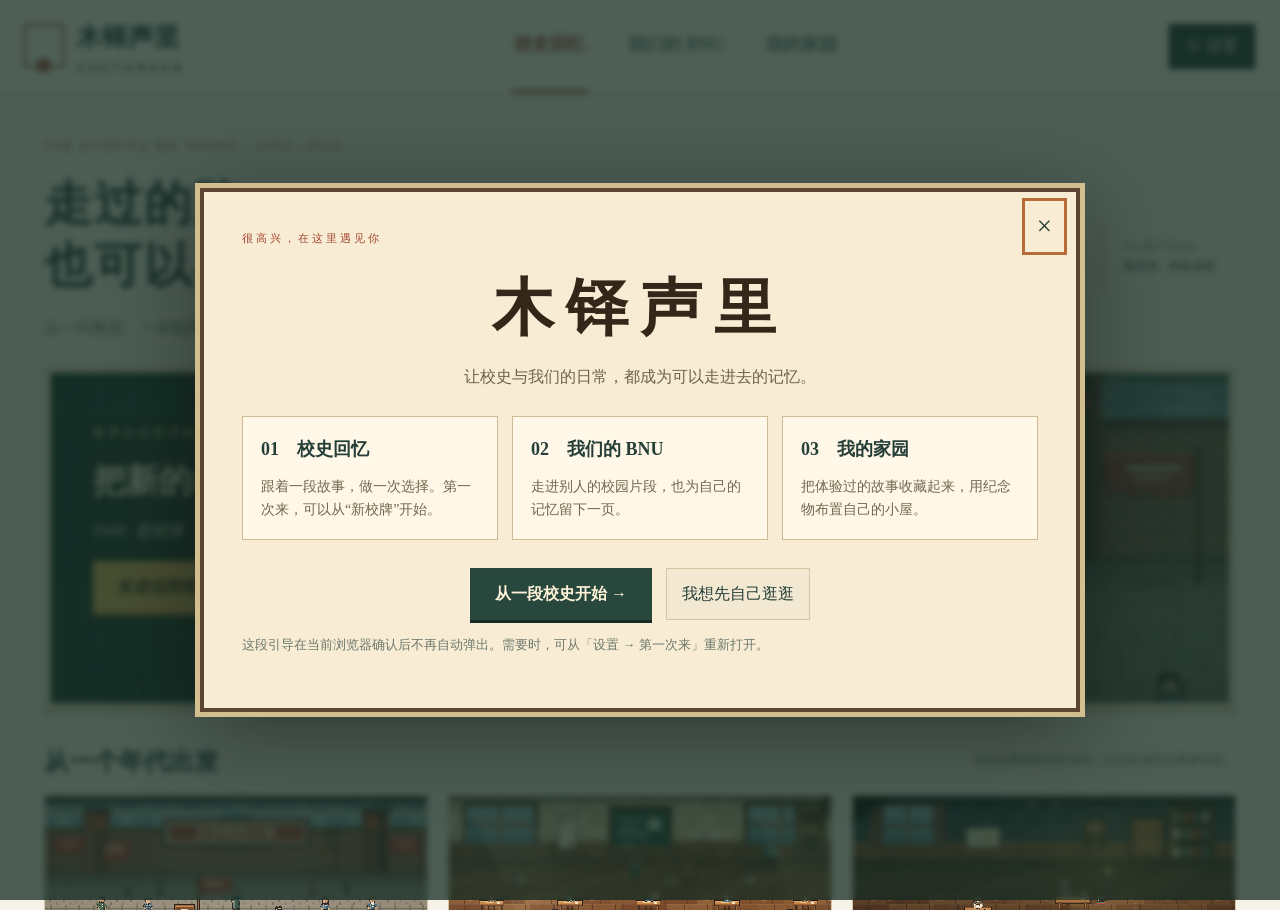
==== site/index.html @ 44f3083d "Publish isolated V2 gray preview" ====
<!doctype html><html lang="zh-CN"><head><meta charset="utf-8"><meta name="robots" content="noindex,nofollow"><meta http-equiv="refresh" content="0;url=demo-v2/"><title>木铎声里 V2 灰度测试</title></head><body><a href="demo-v2/">进入木铎声里 V2 灰度测试</a></body></html>
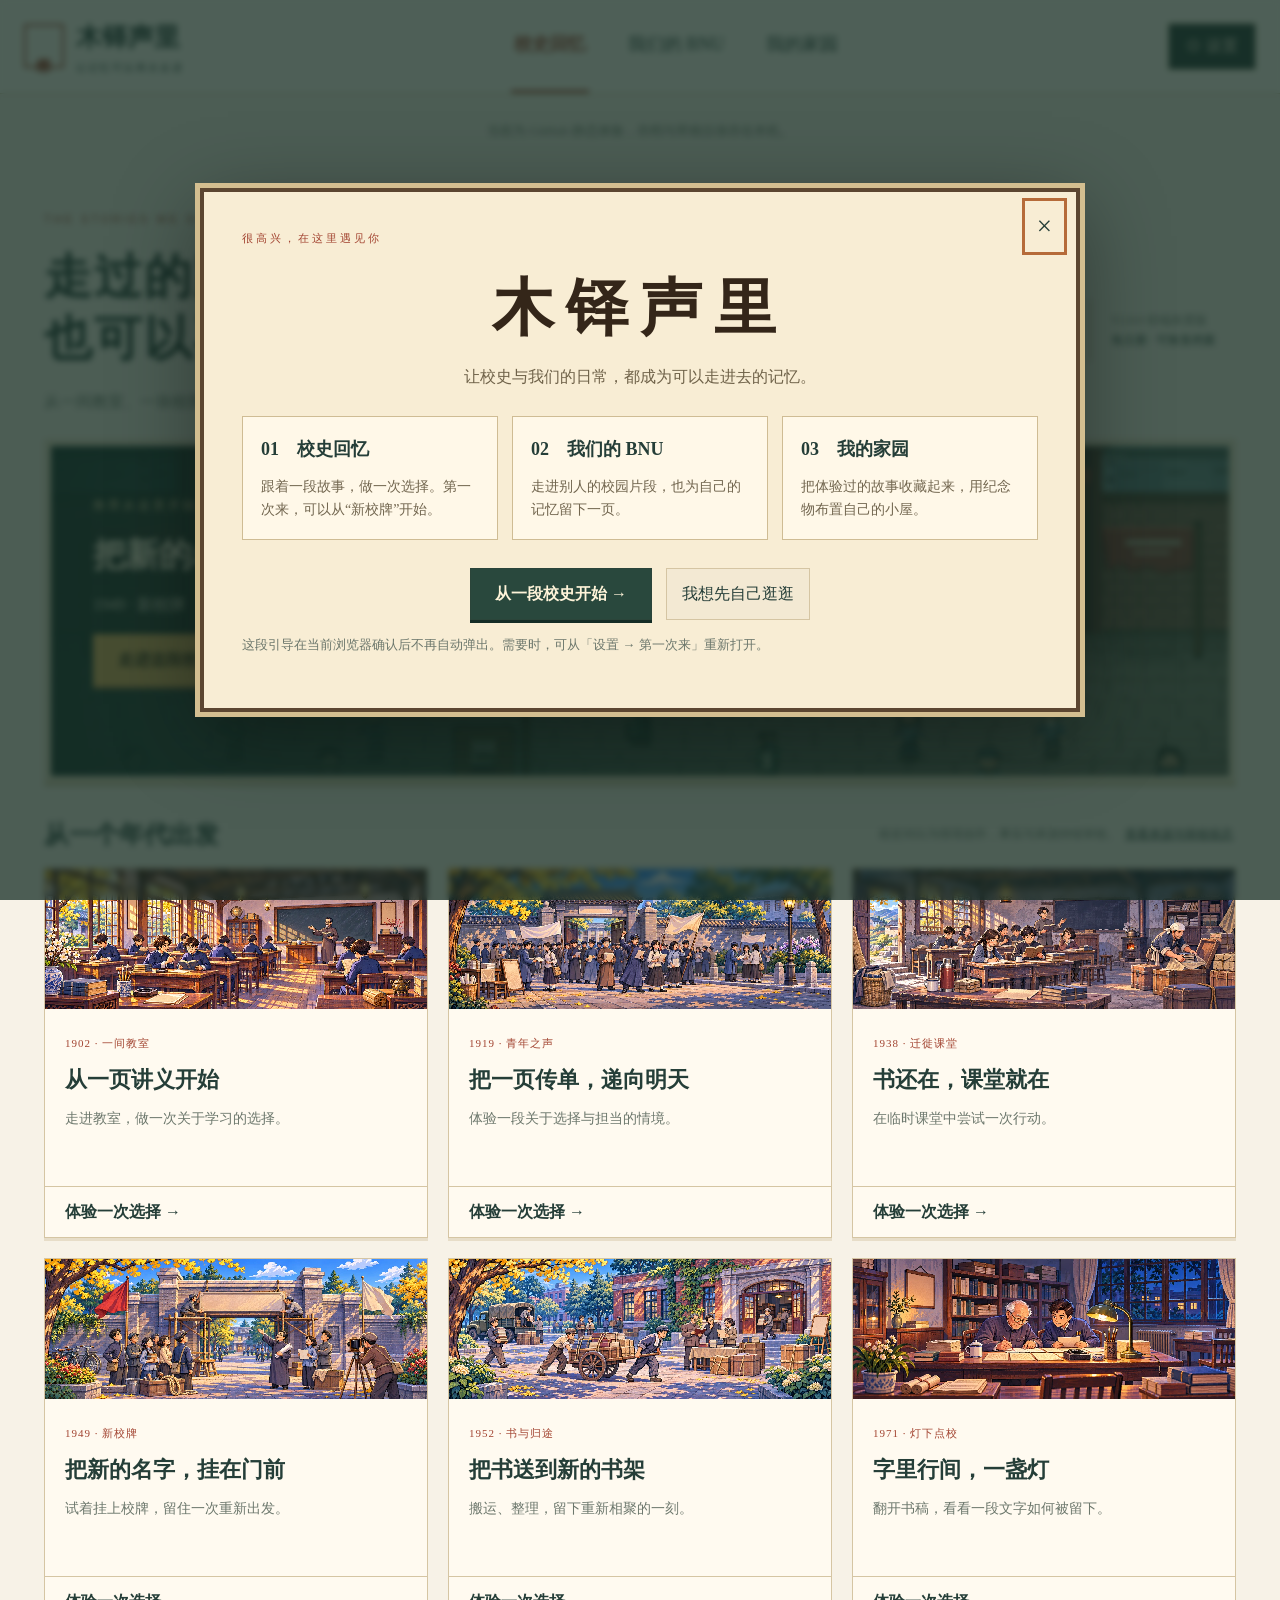
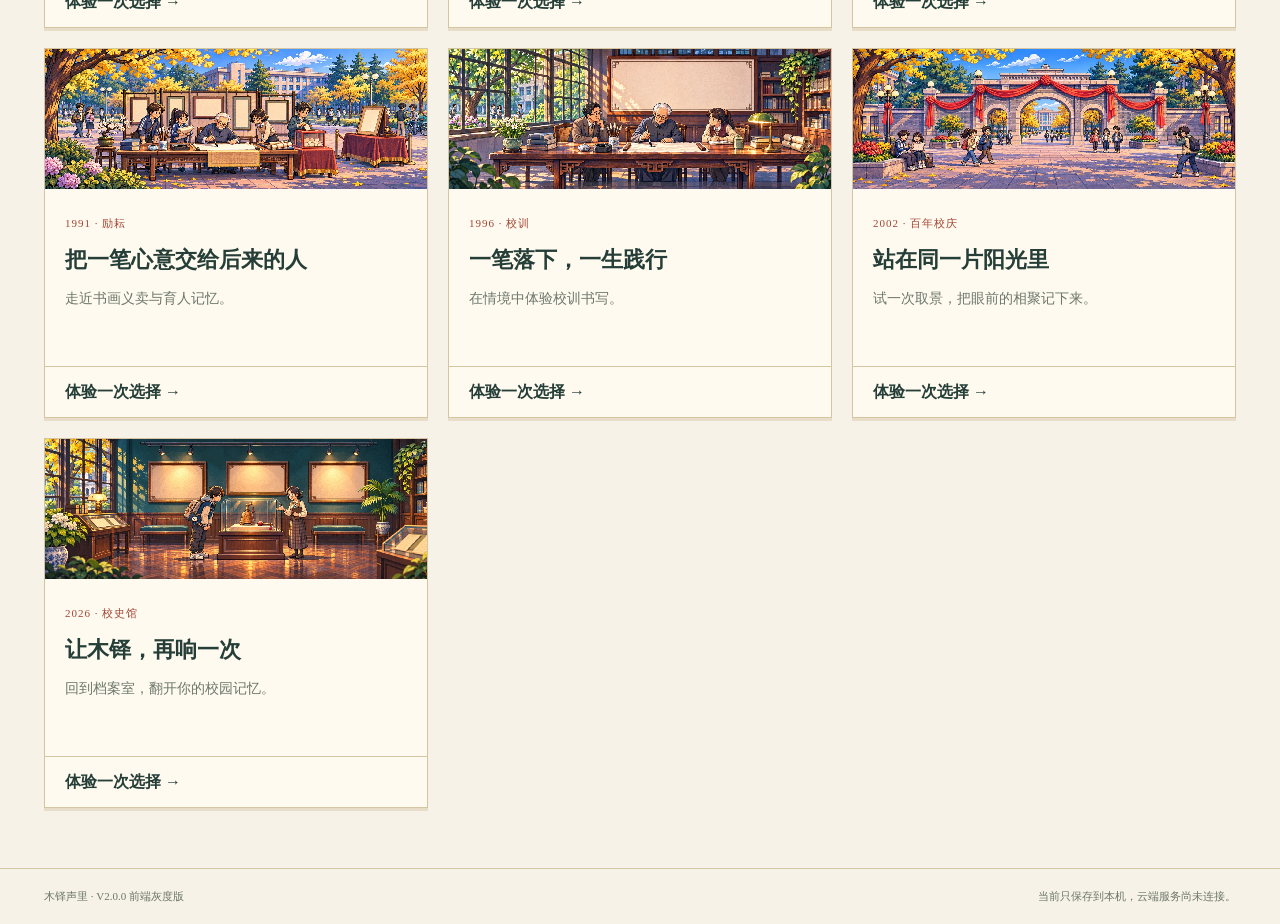
==== commit 48ee2926: "Use explicit favicon across preview pages" ====
--- a/site/index.html
+++ b/site/index.html
@@ -1 +1 @@
-<!doctype html><html lang="zh-CN"><head><meta charset="utf-8"><meta name="robots" content="noindex,nofollow"><meta http-equiv="refresh" content="0;url=demo-v2/"><title>木铎声里 V2 灰度测试</title></head><body><a href="demo-v2/">进入木铎声里 V2 灰度测试</a></body></html>+<!doctype html><html lang="zh-CN"><head><meta charset="utf-8"><link rel="icon" href="assets/favicon.svg"><meta name="robots" content="noindex,nofollow"><meta http-equiv="refresh" content="0;url=demo-v2/"><title>木铎声里 V2 灰度测试</title></head><body><a href="demo-v2/">进入木铎声里 V2 灰度测试</a></body></html>
